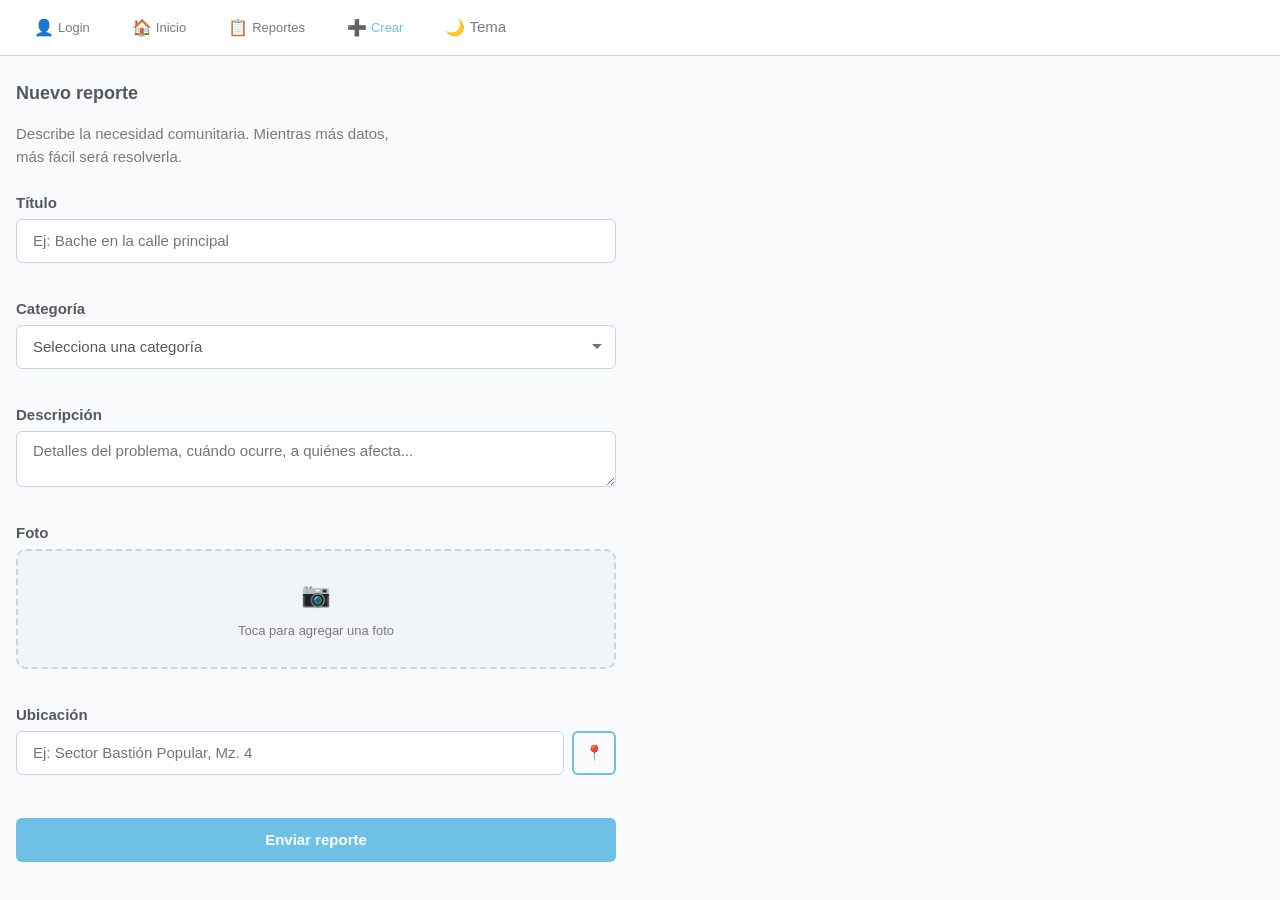
==== crear-reporte.html @ 769385d3 "feat: convertir en PWA instalable y reposicionar el inicio como modelo 311 Agrega manifest.json, ser" ====
<!DOCTYPE html>
<html lang="es">
<head>
    <meta charset="UTF-8">
    <meta name="viewport" content="width=device-width, initial-scale=1.0">
    <title>AyudaYa — Crear reporte</title>
    <link rel="icon" type="image/svg+xml" href="assets/images/favicon.svg">
    <link rel="manifest" href="manifest.json">
    <meta name="theme-color" content="#0284c7">
    <meta name="mobile-web-app-capable" content="yes">
    <meta name="apple-mobile-web-app-title" content="AyudaYa">
    <link rel="apple-touch-icon" href="assets/images/icon-192.png">
    <link rel="stylesheet" href="css/styles.css">
    <script>
        (function () {
            try {
                if (localStorage.getItem('ayudaya_theme') === 'dark') {
                    document.documentElement.setAttribute('data-theme', 'dark');
                }
            } catch (e) {}
        })();
    </script>
</head>
<body>
    <nav class="navbar" aria-label="Navegación principal">
        <a href="login.html" class="navbar__item">
            <span class="navbar__icon" aria-hidden="true">👤</span>
            <span>Login</span>
        </a>
        <a href="index.html" class="navbar__item">
            <span class="navbar__icon" aria-hidden="true">🏠</span>
            <span>Inicio</span>
        </a>
        <a href="reportes.html" class="navbar__item">
            <span class="navbar__icon" aria-hidden="true">📋</span>
            <span>Reportes</span>
        </a>
        <a href="crear-reporte.html" class="navbar__item navbar__item--active" aria-current="page">
            <span class="navbar__icon" aria-hidden="true">➕</span>
            <span>Crear</span>
        </a>
        <button type="button" class="navbar__item navbar__item--button" id="themeToggle" aria-pressed="false">
            <span class="navbar__icon" id="themeToggleIcon" aria-hidden="true">🌙</span>
            <span>Tema</span>
        </button>
    </nav>

    <main class="screen">
        <h1 class="screen__title">Nuevo reporte</h1>
        <p class="screen__subtitle">Describe la necesidad comunitaria. Mientras más datos, más fácil será resolverla.</p>

        <form id="createReportForm" class="form--narrow" novalidate>
            <div class="form__group">
                <label class="form__label" for="report-title">Título</label>
                <input class="form__input" id="report-title" type="text" placeholder="Ej: Bache en la calle principal" required>
                <span class="form__error" id="report-title-error"></span>
            </div>

            <div class="form__group">
                <label class="form__label" for="report-category">Categoría</label>
                <select class="form__input form__select" id="report-category" required>
                    <option value="">Selecciona una categoría</option>
                    <option value="bache">Bache</option>
                    <option value="alumbrado">Alumbrado</option>
                    <option value="inseguridad">Inseguridad</option>
                    <option value="convivencia">Convivencia vecinal</option>
                </select>
                <span class="form__error" id="report-category-error"></span>
            </div>

            <div class="form__group">
                <label class="form__label" for="report-description">Descripción</label>
                <textarea class="form__input form__textarea" id="report-description" placeholder="Detalles del problema, cuándo ocurre, a quiénes afecta..." required></textarea>
                <span class="form__error" id="report-description-error"></span>
            </div>

            <div class="form__group">
                <label class="form__label" for="report-photo">Foto</label>
                <label class="placeholder-visual" for="report-photo" id="reportPhotoLabel" aria-label="Agregar foto del reporte">
                    <span class="placeholder-visual__icon" aria-hidden="true">📷</span>
                    <span>Toca para agregar una foto</span>
                </label>
                <input class="sr-only" id="report-photo" type="file" accept="image/*">
                <span class="form__error" id="report-photo-error"></span>
            </div>

            <div class="form__group">
                <label class="form__label" for="report-location">Ubicación</label>
                <div class="location-row">
                    <input class="form__input" id="report-location" type="text" placeholder="Ej: Sector Bastión Popular, Mz. 4">
                    <button class="btn btn--secondary btn--icon" type="button" id="useLocationBtn" aria-label="Usar mi ubicación actual" title="Usar mi ubicación actual">📍</button>
                </div>
                <span class="location-status" id="report-location-status"></span>
                <span class="form__error" id="report-map-error"></span>
            </div>

            <button class="btn btn--primary btn--block" type="submit">Enviar reporte</button>
        </form>
    </main>
    <script src="js/main.js"></script>
</body>
</html>
---- css/styles.css ----
:root {
    --color-primary: #6EC1E4;
    --color-secondary: #61CE70;
    --color-success: #16a34a;
    --color-error: #dc2626;
    --color-warning: #d97706;
    --color-gray-100: #f1f5f9;
    --color-gray-300: #cbd5e1;
    --color-gray-500: #64748b;
    --color-gray-700: #334155;
    --color-background: #f8fafc;
    --color-surface: #ffffff;
    --color-primary-soft: #e0f2fe;

    --color-text: #54595F;
    --color-text-muted: #7A7A7A;
    --color-text-inverse: #ffffff;

    --font-family: -apple-system, BlinkMacSystemFont, "Segoe UI", Roboto, "Helvetica Neue", Arial, sans-serif;
    --font-size-title: 1.5rem;
    --font-size-subtitle: 1.125rem;
    --font-size-body: 0.9375rem;
    --font-size-caption: 0.8125rem;

    --space-xs: 4px;
    --space-sm: 8px;
    --space-md: 16px;
    --space-lg: 24px;

    --radius-sm: 6px;
    --radius-md: 10px;

    --shadow-sm: 0 1px 3px rgba(0, 0, 0, 0.08);
    --shadow-md: 0 4px 12px rgba(0, 0, 0, 0.1);

    --nav-height: 56px;
    --container-max: 960px;
}

*, *::before, *::after {
    margin: 0;
    padding: 0;
    box-sizing: border-box;
}

html {
    scroll-behavior: smooth;
}

body {
    font-family: var(--font-family);
    font-size: var(--font-size-body);
    line-height: 1.5;
    color: var(--color-text);
    background-color: var(--color-background);
    -webkit-font-smoothing: antialiased;
}

.container {
    width: 100%;
    max-width: var(--container-max);
    margin: 0 auto;
    padding: 0 var(--space-md);
}

/* Navegación inferior móvil-first */
.navbar {
    position: fixed;
    bottom: 0;
    left: 0;
    right: 0;
    height: var(--nav-height);
    background: var(--color-surface);
    border-top: 1px solid var(--color-gray-300);
    display: flex;
    justify-content: space-around;
    align-items: center;
    z-index: 100;
}

.navbar__item {
    display: flex;
    flex-direction: column;
    align-items: center;
    justify-content: center;
    gap: 2px;
    text-decoration: none;
    color: var(--color-text-muted);
    font-size: var(--font-size-caption);
    font-weight: 500;
    padding: var(--space-xs) var(--space-sm);
    min-height: var(--nav-height);
    min-width: 64px;
    transition: color 0.2s;
}

.navbar__item:hover,
.navbar__item:focus-visible {
    color: var(--color-primary);
    outline: none;
}

.navbar__item:focus-visible {
    background: var(--color-gray-100);
    border-radius: var(--radius-sm);
}

.navbar__icon {
    width: 24px;
    height: 24px;
    display: inline-flex;
    align-items: center;
    justify-content: center;
    font-size: 1.25rem;
    line-height: 1;
}

.navbar__item--active {
    color: var(--color-primary);
}

/* Botón */
.btn {
    display: inline-flex;
    align-items: center;
    justify-content: center;
    min-height: 44px;
    padding: 10px var(--space-lg);
    border-radius: var(--radius-sm);
    font-family: var(--font-family);
    font-size: var(--font-size-body);
    font-weight: 600;
    line-height: 1.25;
    text-decoration: none;
    border: none;
    cursor: pointer;
    transition: background-color 0.2s, transform 0.1s;
}

.btn:focus-visible {
    outline: 3px solid var(--color-secondary);
    outline-offset: 2px;
}

.btn:active {
    transform: scale(0.98);
}

.btn--primary {
    background-color: var(--color-primary);
    color: var(--color-text-inverse);
}

.btn--primary:hover {
    background-color: #5bb5db;
}

.btn--secondary {
    background-color: transparent;
    color: var(--color-primary);
    border: 2px solid var(--color-primary);
}

.btn--secondary:hover {
    background-color: var(--color-gray-100);
}

.btn--block {
    width: 100%;
}

.btn--disabled {
    background-color: var(--color-gray-300);
    color: var(--color-gray-500);
    cursor: not-allowed;
    pointer-events: none;
}

/* Input */
.form__group {
    display: grid;
    gap: var(--space-xs);
    margin-bottom: var(--space-md);
}

.form__label {
    font-size: var(--font-size-body);
    font-weight: 600;
    color: var(--color-text);
}

.form__input {
    width: 100%;
    min-height: 44px;
    padding: 10px var(--space-md);
    border: 1px solid var(--color-gray-300);
    border-radius: var(--radius-sm);
    font-family: var(--font-family);
    font-size: var(--font-size-body);
    color: var(--color-text);
    background-color: var(--color-surface);
    transition: border-color 0.2s, box-shadow 0.2s;
}

.form__input:focus-visible {
    outline: none;
    border-color: var(--color-primary);
    box-shadow: 0 0 0 3px rgba(110, 193, 228, 0.25);
}

.form__input--error {
    border-color: var(--color-error);
}

.form__input--error:focus-visible {
    box-shadow: 0 0 0 3px rgba(220, 38, 38, 0.15);
}

.form__error {
    display: block;
    font-size: var(--font-size-caption);
    color: var(--color-error);
    min-height: 1.2em;
}

.form--narrow {
    max-width: 600px;
}

.form__select {
    appearance: none;
    background-image: url("data:image/svg+xml,%3Csvg xmlns='http://www.w3.org/2000/svg' width='12' height='12' viewBox='0 0 12 12'%3E%3Cpath d='M6 8L1 3h10z' fill='%2364748b'/%3E%3C/svg%3E");
    background-repeat: no-repeat;
    background-position: right 12px center;
    padding-right: 36px;
}

/* Card de reporte */
.report-card {
    background-color: var(--color-surface);
    border: 1px solid var(--color-gray-300);
    border-radius: var(--radius-md);
    padding: var(--space-md);
    box-shadow: var(--shadow-sm);
    display: grid;
    gap: var(--space-sm);
    transition: box-shadow 0.2s, transform 0.2s;
}

.report-card:hover {
    box-shadow: var(--shadow-md);
    transform: translateY(-2px);
}

.report-card__header {
    display: flex;
    justify-content: space-between;
    align-items: flex-start;
    gap: var(--space-sm);
}

.report-card__title {
    font-size: var(--font-size-subtitle);
    font-weight: 600;
    color: var(--color-text);
    line-height: 1.3;
}

.report-card__meta {
    display: flex;
    flex-wrap: wrap;
    gap: var(--space-xs);
    align-items: center;
}

.report-card__category,
.report-card__date {
    font-size: var(--font-size-caption);
    color: var(--color-text-muted);
}

.report-card__photo {
    width: 100%;
    max-height: 160px;
    object-fit: cover;
    border-radius: var(--radius-sm);
}

.report-card__location {
    font-size: var(--font-size-caption);
    color: var(--color-text-muted);
    display: flex;
    align-items: center;
    gap: 4px;
}

/* Badge */
.badge {
    display: inline-flex;
    align-items: center;
    justify-content: center;
    min-height: 28px;
    padding: 2px var(--space-sm);
    border-radius: 999px;
    font-size: var(--font-size-caption);
    font-weight: 600;
    line-height: 1.25;
    white-space: nowrap;
}

.badge--status-pending {
    background-color: #fef3c7;
    color: #92400e;
}

.badge--status-inprogress {
    background-color: #dbeafe;
    color: #1e3a8a;
}

.badge--status-resolved {
    background-color: #dcfce7;
    color: #14532d;
}

.badge--category-bache {
    background-color: var(--color-gray-700);
    color: #ffffff;
}

.badge--category-alumbrado {
    background-color: #fde047;
    color: #713f12;
}

.badge--category-inseguridad {
    background-color: #fecaca;
    color: #991b1b;
}

.badge--category-convivencia {
    background-color: #ede9fe;
    color: #5b21b6;
}

/* FAB */
.fab {
    position: fixed;
    bottom: calc(var(--nav-height) + var(--space-md));
    right: var(--space-md);
    width: 56px;
    height: 56px;
    border-radius: 50%;
    background-color: var(--color-primary);
    color: var(--color-text-inverse);
    border: none;
    display: flex;
    align-items: center;
    justify-content: center;
    font-size: 1.5rem;
    font-weight: 700;
    box-shadow: var(--shadow-md);
    cursor: pointer;
    text-decoration: none;
    line-height: 1;
    z-index: 90;
}

.fab:focus-visible {
    outline: 3px solid var(--color-secondary);
    outline-offset: 2px;
}

.fab:active {
    transform: scale(0.95);
}

/* Placeholder visual */
.placeholder-visual {
    display: flex;
    flex-direction: column;
    align-items: center;
    justify-content: center;
    gap: var(--space-sm);
    min-height: 120px;
    border: 2px dashed var(--color-gray-300);
    border-radius: var(--radius-md);
    background-color: var(--color-gray-100);
    color: var(--color-text-muted);
    font-size: var(--font-size-caption);
    text-align: center;
    padding: var(--space-md);
    cursor: pointer;
    transition: border-color 0.2s, background-color 0.2s;
}

.placeholder-visual:hover {
    border-color: var(--color-primary);
    background-color: var(--color-surface);
}

.placeholder-visual:focus-visible {
    outline: none;
    border-color: var(--color-primary);
    box-shadow: 0 0 0 3px rgba(29, 78, 216, 0.15);
}

.placeholder-visual--filled {
    border-style: solid;
    border-color: var(--color-secondary);
    background-color: var(--color-surface);
    padding: var(--space-sm);
}

.placeholder-visual__icon {
    font-size: 1.5rem;
}

.placeholder-visual__preview {
    width: 100%;
    max-height: 160px;
    object-fit: cover;
    border-radius: var(--radius-sm);
}

/* Oculto visualmente, accesible para lectores de pantalla */
.sr-only {
    position: absolute;
    width: 1px;
    height: 1px;
    padding: 0;
    margin: -1px;
    overflow: hidden;
    clip: rect(0, 0, 0, 0);
    white-space: nowrap;
    border: 0;
}

/* Fila de ubicación: input + botón de geolocalización */
.location-row {
    display: flex;
    gap: var(--space-sm);
}

.location-row .form__input {
    flex: 1;
}

.btn--icon {
    flex-shrink: 0;
    width: 44px;
    padding: 0;
}

.location-status {
    display: block;
    font-size: var(--font-size-caption);
    color: var(--color-text-muted);
    margin-top: var(--space-xs);
}

.location-status--ok {
    color: var(--color-success);
}

/* Pantallas generales */
.screen {
    padding: var(--space-lg) var(--space-md);
    padding-bottom: calc(var(--nav-height) + var(--space-lg) + env(safe-area-inset-bottom, 0px));
}

.screen--centered {
    display: flex;
    flex-direction: column;
    align-items: center;
    justify-content: center;
    min-height: 100vh;
    text-align: center;
}

.screen__logo {
    font-size: var(--font-size-title);
    font-weight: 700;
    color: var(--color-primary);
    margin-bottom: var(--space-lg);
    letter-spacing: -0.02em;
}

.screen__title {
    font-size: var(--font-size-subtitle);
    font-weight: 700;
    margin-bottom: var(--space-md);
    color: var(--color-text);
}

.screen__subtitle {
    font-size: var(--font-size-body);
    color: var(--color-text-muted);
    margin-bottom: var(--space-lg);
    max-width: 400px;
}

/* Hero de inicio */
.home-hero {
    background-image:
        radial-gradient(600px circle at 12% 8%, rgba(110, 193, 228, 0.18), transparent 60%),
        radial-gradient(500px circle at 88% 12%, rgba(97, 206, 112, 0.14), transparent 55%);
}

.hero {
    display: grid;
    gap: var(--space-lg);
    text-align: center;
}

.hero__brand {
    display: flex;
    align-items: center;
    justify-content: center;
    gap: var(--space-md);
}

.hero__logo {
    width: 48px;
    height: 48px;
    object-fit: contain;
}

.hero__name {
    font-size: var(--font-size-title);
    font-weight: 700;
    color: var(--color-text);
}

.hero__intro {
    display: grid;
    gap: var(--space-md);
}

.hero__headline {
    font-size: var(--font-size-subtitle);
    font-weight: 700;
    color: var(--color-text);
    line-height: 1.3;
    max-width: 600px;
    margin: 0 auto;
}

.hero__lead {
    font-size: var(--font-size-body);
    color: var(--color-text);
    line-height: 1.6;
    max-width: 560px;
    margin: 0 auto;
    background-color: var(--color-primary-soft);
    padding: var(--space-md);
    border-radius: var(--radius-sm);
}

.hero__eyebrow {
    display: inline-flex;
    align-items: center;
    gap: var(--space-xs);
    margin: 0 auto;
    background-color: var(--color-primary-soft);
    color: var(--color-text);
    font-size: var(--font-size-caption);
    font-weight: 700;
    padding: var(--space-xs) var(--space-md);
    border-radius: 999px;
}

.hero__highlight {
    width: fit-content;
    background-color: rgba(110, 193, 228, 0.35);
    border-radius: var(--radius-md);
    padding: var(--space-sm) var(--space-md);
}

.hero__actions {
    display: grid;
    gap: var(--space-sm);
    max-width: 320px;
    width: 100%;
    margin: 0 auto;
}

.hero__actions .btn {
    width: 100%;
}

.hero__login-link {
    justify-content: center;
}

.hero__disclaimer {
    font-size: var(--font-size-caption);
    color: var(--color-text-muted);
    max-width: 520px;
    margin: 0 auto;
}

.hero__stats {
    display: flex;
    flex-wrap: wrap;
    justify-content: center;
    gap: var(--space-lg);
    padding-top: var(--space-md);
    border-top: 1px solid var(--color-gray-300);
}

.hero__stat {
    display: flex;
    flex-direction: column;
    align-items: center;
    gap: 2px;
}

.hero__stat-number {
    font-size: var(--font-size-title);
    font-weight: 800;
    color: var(--color-text);
}

.hero__stat-label {
    font-size: var(--font-size-caption);
    color: var(--color-text-muted);
}

.section-heading {
    display: grid;
    gap: var(--space-xs);
}

.section-heading__title {
    font-size: var(--font-size-subtitle);
    font-weight: 700;
    color: var(--color-text);
}

.section-heading__text {
    font-size: var(--font-size-body);
    color: var(--color-text-muted);
}

.btn--lg {
    min-height: 52px;
    padding: 0 var(--space-lg);
    font-size: 1rem;
}

/* Grilla de categorías del inicio */
.category-grid {
    display: grid;
    grid-template-columns: repeat(auto-fit, minmax(220px, 1fr));
    gap: var(--space-md);
}

.category-card {
    text-align: center;
    padding: var(--space-lg);
}

.category-card__icon {
    width: 56px;
    height: 56px;
    margin: 0 auto var(--space-sm);
    border-radius: 50%;
    display: flex;
    align-items: center;
    justify-content: center;
    font-size: 1.5rem;
}

.category-card__icon--bache {
    background-color: var(--color-gray-700);
}

.category-card__icon--alumbrado {
    background-color: #fde047;
}

.category-card__icon--inseguridad {
    background-color: #fecaca;
}

.category-card__icon--convivencia {
    background-color: #ede9fe;
}

/* Etiqueta de derivación: a qué organismo iría el reporte (modelo 311) */
.category-card__route {
    display: block;
    margin-top: var(--space-sm);
    padding-top: var(--space-sm);
    border-top: 1px solid var(--color-gray-300);
    font-size: var(--font-size-caption);
    color: var(--color-text-muted);
}

.category-card__route strong {
    color: var(--color-text);
    font-weight: 600;
}

/* Aviso de sin conexión */
.offline-banner {
    position: fixed;
    left: 0;
    right: 0;
    bottom: calc(var(--nav-height) + env(safe-area-inset-bottom, 0px));
    z-index: 90;
    display: none;
    padding: var(--space-sm) var(--space-md);
    background-color: #fef3c7;
    color: #92400e;
    font-size: var(--font-size-caption);
    font-weight: 600;
    text-align: center;
}

.offline-banner--visible {
    display: block;
}

.category-card__title {
    font-weight: 700;
    color: var(--color-text);
    margin-bottom: var(--space-xs);
}

.category-card__text {
    font-size: var(--font-size-body);
    color: var(--color-text-muted);
}

/* Tarjeta de autenticación (login / registro) */
.auth-card {
    width: 100%;
    max-width: 360px;
}

.auth-card--wide {
    max-width: 420px;
    margin: 0 auto;
}

.auth-card__brand {
    display: flex;
    align-items: center;
    gap: var(--space-md);
    margin-bottom: var(--space-lg);
}

.auth-card__logo {
    width: 56px;
    height: 56px;
    object-fit: contain;
}

.auth-card__logo--sm {
    width: 48px;
    height: 48px;
}

.auth-card__badge {
    margin-bottom: 0;
    background-color: var(--color-primary);
    color: var(--color-text-inverse);
    padding: var(--space-xs) var(--space-md);
    border-radius: var(--radius-sm);
}

.auth-card__title {
    font-size: var(--font-size-title);
    font-weight: 700;
    color: var(--color-text);
}

.auth-card__lead {
    font-size: var(--font-size-body);
    color: var(--color-text-muted);
    line-height: 1.6;
    margin-bottom: var(--space-lg);
}

/* Lista */
.list {
    display: grid;
    gap: var(--space-md);
}

/* Enlace secundario */
.link {
    color: var(--color-primary);
    text-decoration: none;
    font-weight: 600;
    font-size: var(--font-size-body);
    background: none;
    border: none;
    cursor: pointer;
    padding: var(--space-xs);
    min-height: 44px;
    display: inline-flex;
    align-items: center;
}

.link:hover {
    text-decoration: underline;
}

.link:focus-visible {
    outline: 3px solid var(--color-secondary);
    outline-offset: 2px;
    border-radius: var(--radius-sm);
}

/* Espaciado util */
.mt-sm { margin-top: var(--space-sm); }
.mt-md { margin-top: var(--space-md); }
.mb-sm { margin-bottom: var(--space-sm); }
.mb-md { margin-bottom: var(--space-md); }
.text-center { text-align: center; }

/* Style guide específico */
.styleguide {
    padding: var(--space-lg) var(--space-md);
    padding-bottom: calc(var(--space-lg) * 2);
}

.styleguide__section {
    margin-bottom: var(--space-lg);
}

.styleguide__section-title {
    font-size: var(--font-size-subtitle);
    font-weight: 700;
    margin-bottom: var(--space-md);
    color: var(--color-text);
}

.styleguide__token-row {
    display: flex;
    flex-wrap: wrap;
    gap: var(--space-sm);
    align-items: center;
}

.styleguide__swatch {
    width: 48px;
    height: 48px;
    border-radius: var(--radius-sm);
    border: 1px solid var(--color-gray-300);
    display: inline-block;
}

.styleguide__token-name {
    font-family: monospace;
    font-size: var(--font-size-caption);
    color: var(--color-text-muted);
}

.styleguide__component-grid {
    display: grid;
    gap: var(--space-md);
}

/* Responsive */
@media (min-width: 768px) {
    .navbar {
        position: sticky;
        top: 0;
        bottom: auto;
        border-top: none;
        border-bottom: 1px solid var(--color-gray-300);
        justify-content: flex-start;
        padding: 0 var(--space-md);
        gap: var(--space-sm);
    }

    .navbar__item {
        flex-direction: row;
        min-width: auto;
        padding: var(--space-sm) var(--space-md);
        border-radius: var(--radius-sm);
    }

    .navbar__icon {
        font-size: 1rem;
    }

    .screen {
        padding-bottom: var(--space-lg);
    }

    /* En escritorio la navbar está arriba, así que el aviso va pegado al borde inferior */
    .offline-banner {
        bottom: 0;
    }

    .screen--centered {
        min-height: auto;
        padding-top: 10vh;
        padding-bottom: 10vh;
    }

    .report-card {
        padding: var(--space-lg);
    }

    .styleguide__component-grid {
        grid-template-columns: repeat(2, 1fr);
    }
}

/* Imprimir */
@media print {
    .navbar, .fab, .btn, .form__input, .placeholder-visual {
        display: none;
    }
}

/* Ocultar icono de candado/autocompletar del navegador en campos de contraseña */
input[type="password"]::-webkit-credentials-auto-fill-button,
input[type="password"]::-webkit-clear-button,
input[type="password"]::-webkit-inner-spin-button {
    display: none !important;
    -webkit-appearance: none;
    appearance: none;
    margin: 0;
    height: 0;
    width: 0;
}

/* Modo oscuro */
[data-theme="dark"] {
    --color-background: #0f172a;
    --color-surface: #1e293b;
    --color-text: #e2e8f0;
    --color-text-muted: #94a3b8;
    --color-gray-100: #1e293b;
    --color-gray-300: #334155;
    --color-primary-soft: #16324a;
    --shadow-sm: 0 1px 3px rgba(0, 0, 0, 0.4);
    --shadow-md: 0 4px 12px rgba(0, 0, 0, 0.5);
}

body {
    transition: background-color 0.25s ease, color 0.25s ease;
}

.navbar__item--button {
    background: none;
    border: none;
    font: inherit;
    font-weight: 500;
    cursor: pointer;
}

/* Animaciones de entrada */
@keyframes fadeInUp {
    from {
        opacity: 0;
        transform: translateY(10px);
    }
    to {
        opacity: 1;
        transform: none;
    }
}

.report-card,
.category-card {
    animation: fadeInUp 0.35s ease both;
}

.list .report-card:nth-child(1) { animation-delay: 0.03s; }
.list .report-card:nth-child(2) { animation-delay: 0.08s; }
.list .report-card:nth-child(3) { animation-delay: 0.13s; }
.list .report-card:nth-child(4) { animation-delay: 0.18s; }
.list .report-card:nth-child(n+5) { animation-delay: 0.22s; }

.category-grid .category-card:nth-child(1) { animation-delay: 0.03s; }
.category-grid .category-card:nth-child(2) { animation-delay: 0.09s; }
.category-grid .category-card:nth-child(3) { animation-delay: 0.15s; }

.report-card--highlight {
    border-color: var(--color-secondary);
    box-shadow: 0 0 0 3px rgba(97, 206, 112, 0.25);
}

@media (prefers-reduced-motion: reduce) {
    *, *::before, *::after {
        animation-duration: 0.001ms !important;
        animation-iteration-count: 1 !important;
        transition-duration: 0.001ms !important;
        scroll-behavior: auto !important;
    }
}
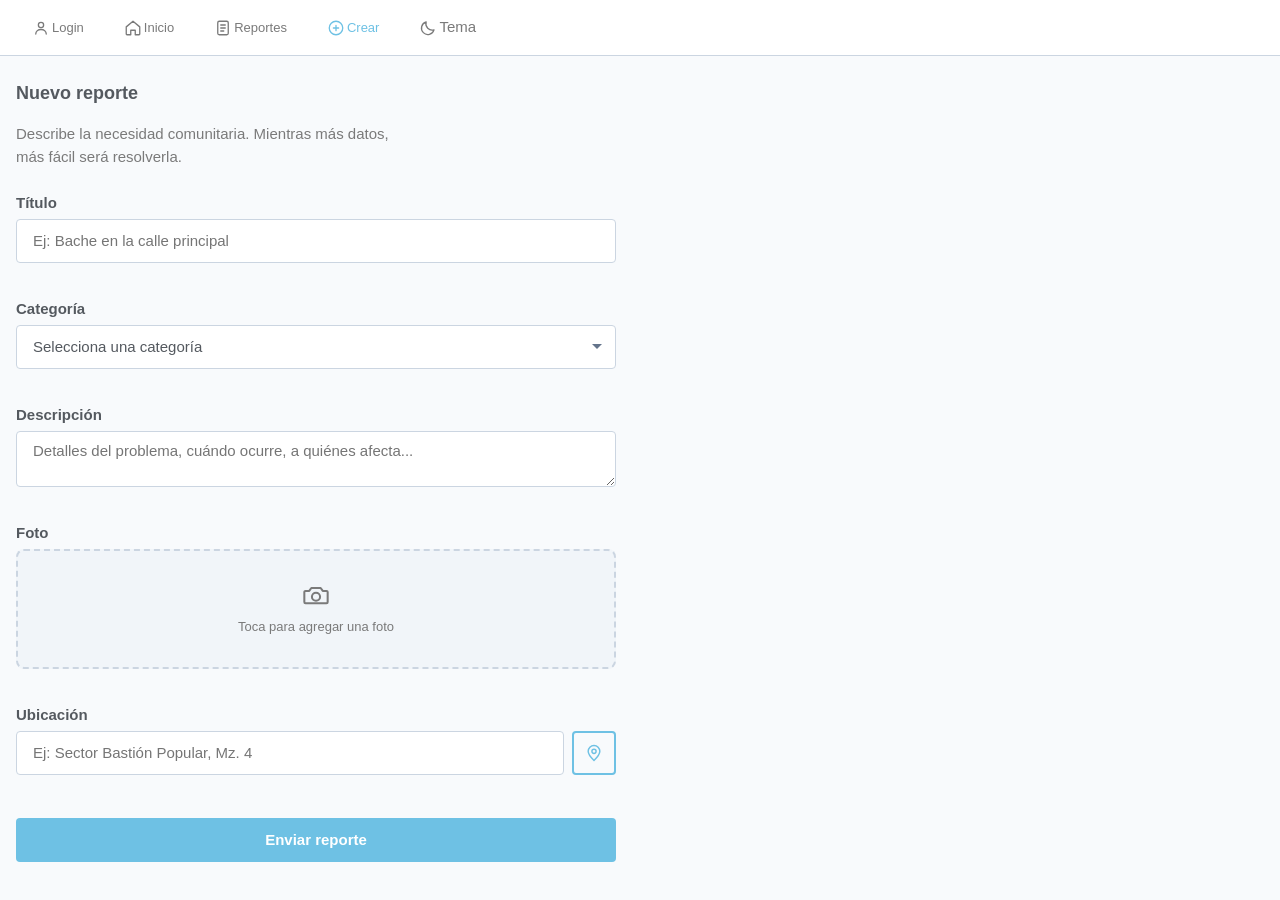
==== commit 248c2dab: "style: reemplazar emoji por iconos SVG propios y sobriedad visual Los emoji usados como iconografía " ====
--- a/crear-reporte.html
+++ b/crear-reporte.html
@@ -24,23 +24,23 @@
 <body>
     <nav class="navbar" aria-label="Navegación principal">
         <a href="login.html" class="navbar__item">
-            <span class="navbar__icon" aria-hidden="true">👤</span>
+            <svg class="navbar__icon" viewBox="0 0 24 24" fill="none" stroke="currentColor" stroke-width="1.75" stroke-linecap="round" stroke-linejoin="round" aria-hidden="true"><circle cx="12" cy="8" r="3.5"/><path d="M5 20c0-3.6 3.1-6 7-6s7 2.4 7 6"/></svg>
             <span>Login</span>
         </a>
         <a href="index.html" class="navbar__item">
-            <span class="navbar__icon" aria-hidden="true">🏠</span>
+            <svg class="navbar__icon" viewBox="0 0 24 24" fill="none" stroke="currentColor" stroke-width="1.75" stroke-linecap="round" stroke-linejoin="round" aria-hidden="true"><path d="M3 10.5 12 3l9 7.5V20a1 1 0 0 1-1 1h-5v-6H9v6H4a1 1 0 0 1-1-1z"/></svg>
             <span>Inicio</span>
         </a>
         <a href="reportes.html" class="navbar__item">
-            <span class="navbar__icon" aria-hidden="true">📋</span>
+            <svg class="navbar__icon" viewBox="0 0 24 24" fill="none" stroke="currentColor" stroke-width="1.75" stroke-linecap="round" stroke-linejoin="round" aria-hidden="true"><rect x="5" y="3" width="14" height="18" rx="2"/><path d="M9 8h6M9 12h6M9 16h4"/></svg>
             <span>Reportes</span>
         </a>
         <a href="crear-reporte.html" class="navbar__item navbar__item--active" aria-current="page">
-            <span class="navbar__icon" aria-hidden="true">➕</span>
+            <svg class="navbar__icon" viewBox="0 0 24 24" fill="none" stroke="currentColor" stroke-width="1.75" stroke-linecap="round" stroke-linejoin="round" aria-hidden="true"><circle cx="12" cy="12" r="9"/><path d="M12 8.5v7M8.5 12h7"/></svg>
             <span>Crear</span>
         </a>
         <button type="button" class="navbar__item navbar__item--button" id="themeToggle" aria-pressed="false">
-            <span class="navbar__icon" id="themeToggleIcon" aria-hidden="true">🌙</span>
+            <svg class="navbar__icon" id="themeToggleIcon" viewBox="0 0 24 24" fill="none" stroke="currentColor" stroke-width="1.75" stroke-linecap="round" stroke-linejoin="round" aria-hidden="true"><path d="M20 14.5A8.5 8.5 0 0 1 9.5 4a8.5 8.5 0 1 0 10.5 10.5z"/></svg>
             <span>Tema</span>
         </button>
     </nav>
@@ -77,7 +77,7 @@
             <div class="form__group">
                 <label class="form__label" for="report-photo">Foto</label>
                 <label class="placeholder-visual" for="report-photo" id="reportPhotoLabel" aria-label="Agregar foto del reporte">
-                    <span class="placeholder-visual__icon" aria-hidden="true">📷</span>
+                    <svg class="placeholder-visual__icon" viewBox="0 0 24 24" fill="none" stroke="currentColor" stroke-width="1.75" stroke-linecap="round" stroke-linejoin="round" aria-hidden="true"><path d="M3 8.5h3.2L8 6h8l1.8 2.5H21a1 1 0 0 1 1 1v8.5a1 1 0 0 1-1 1H3a1 1 0 0 1-1-1V9.5a1 1 0 0 1 1-1z"/><circle cx="12" cy="13.5" r="3.5"/></svg>
                     <span>Toca para agregar una foto</span>
                 </label>
                 <input class="sr-only" id="report-photo" type="file" accept="image/*">
@@ -88,7 +88,9 @@
                 <label class="form__label" for="report-location">Ubicación</label>
                 <div class="location-row">
                     <input class="form__input" id="report-location" type="text" placeholder="Ej: Sector Bastión Popular, Mz. 4">
-                    <button class="btn btn--secondary btn--icon" type="button" id="useLocationBtn" aria-label="Usar mi ubicación actual" title="Usar mi ubicación actual">📍</button>
+                    <button class="btn btn--secondary btn--icon" type="button" id="useLocationBtn" aria-label="Usar mi ubicación actual" title="Usar mi ubicación actual">
+                        <svg class="icon" viewBox="0 0 24 24" fill="none" stroke="currentColor" stroke-width="1.75" stroke-linecap="round" stroke-linejoin="round" aria-hidden="true"><path d="M12 21s7-6.6 7-11a7 7 0 1 0-14 0c0 4.4 7 11 7 11z"/><circle cx="12" cy="10" r="2.5"/></svg>
+                    </button>
                 </div>
                 <span class="location-status" id="report-location-status"></span>
                 <span class="form__error" id="report-map-error"></span>
--- a/css/styles.css
+++ b/css/styles.css
@@ -27,11 +27,11 @@
     --space-md: 16px;
     --space-lg: 24px;
 
-    --radius-sm: 6px;
-    --radius-md: 10px;
-
-    --shadow-sm: 0 1px 3px rgba(0, 0, 0, 0.08);
-    --shadow-md: 0 4px 12px rgba(0, 0, 0, 0.1);
+    --radius-sm: 4px;
+    --radius-md: 8px;
+
+    --shadow-sm: 0 1px 2px rgba(15, 23, 42, 0.06);
+    --shadow-md: 0 2px 8px rgba(15, 23, 42, 0.08);
 
     --nav-height: 56px;
     --container-max: 960px;
@@ -105,13 +105,18 @@
     border-radius: var(--radius-sm);
 }
 
+/* Iconos SVG de trazo: heredan el color del texto con currentColor,
+   así se adaptan solos al modo oscuro y al estado activo de la navbar. */
+.icon {
+    width: 20px;
+    height: 20px;
+    flex-shrink: 0;
+}
+
 .navbar__icon {
-    width: 24px;
-    height: 24px;
-    display: inline-flex;
-    align-items: center;
-    justify-content: center;
-    font-size: 1.25rem;
+    width: 22px;
+    height: 22px;
+    flex-shrink: 0;
     line-height: 1;
 }
 
@@ -413,7 +418,8 @@
 }
 
 .placeholder-visual__icon {
-    font-size: 1.5rem;
+    width: 28px;
+    height: 28px;
 }
 
 .placeholder-visual__preview {
@@ -538,11 +544,12 @@
 }
 
 .hero__headline {
-    font-size: var(--font-size-subtitle);
-    font-weight: 700;
-    color: var(--color-text);
-    line-height: 1.3;
-    max-width: 600px;
+    font-size: 1.75rem;
+    font-weight: 800;
+    color: var(--color-text);
+    line-height: 1.2;
+    letter-spacing: -0.02em;
+    max-width: 640px;
     margin: 0 auto;
 }
 
@@ -557,6 +564,11 @@
     border-radius: var(--radius-sm);
 }
 
+.hero__eyebrow .icon {
+    width: 16px;
+    height: 16px;
+}
+
 .hero__eyebrow {
     display: inline-flex;
     align-items: center;
@@ -570,11 +582,13 @@
     border-radius: 999px;
 }
 
+/* Resaltado de una frase suelta dentro de un texto (no del titular completo) */
 .hero__highlight {
-    width: fit-content;
     background-color: rgba(110, 193, 228, 0.35);
-    border-radius: var(--radius-md);
-    padding: var(--space-sm) var(--space-md);
+    border-radius: var(--radius-sm);
+    padding: 0 6px;
+    box-decoration-break: clone;
+    -webkit-box-decoration-break: clone;
 }
 
 .hero__actions {
@@ -659,6 +673,27 @@
 .category-card {
     text-align: center;
     padding: var(--space-lg);
+    text-decoration: none;
+    color: inherit;
+}
+
+.category-card:focus-visible {
+    outline: 3px solid var(--color-secondary);
+    outline-offset: 2px;
+}
+
+/* Llamada a la acción de cada tarjeta: aparece al pasar el mouse o al enfocar */
+.category-card__cta {
+    font-size: var(--font-size-caption);
+    font-weight: 700;
+    color: var(--color-text);
+    opacity: 0.55;
+    transition: opacity 0.2s;
+}
+
+.category-card:hover .category-card__cta,
+.category-card:focus-visible .category-card__cta {
+    opacity: 1;
 }
 
 .category-card__icon {
@@ -672,20 +707,16 @@
     font-size: 1.5rem;
 }
 
-.category-card__icon--bache {
-    background-color: var(--color-gray-700);
-}
-
-.category-card__icon--alumbrado {
-    background-color: #fde047;
-}
-
-.category-card__icon--inseguridad {
-    background-color: #fecaca;
-}
-
-.category-card__icon--convivencia {
-    background-color: #ede9fe;
+/* Una sola burbuja celeste para las cuatro categorías: el color queda
+   reservado para los badges de estado, no para decorar. */
+.category-card__icon {
+    background-color: rgba(110, 193, 228, 0.16);
+    color: var(--color-text);
+}
+
+.category-card__icon .icon {
+    width: 26px;
+    height: 26px;
 }
 
 /* Etiqueta de derivación: a qué organismo iría el reporte (modelo 311) */
@@ -886,7 +917,8 @@
     }
 
     .navbar__icon {
-        font-size: 1rem;
+        width: 18px;
+        height: 18px;
     }
 
     .screen {
@@ -906,6 +938,10 @@
 
     .report-card {
         padding: var(--space-lg);
+    }
+
+    .hero__headline {
+        font-size: 2.25rem;
     }
 
     .styleguide__component-grid {
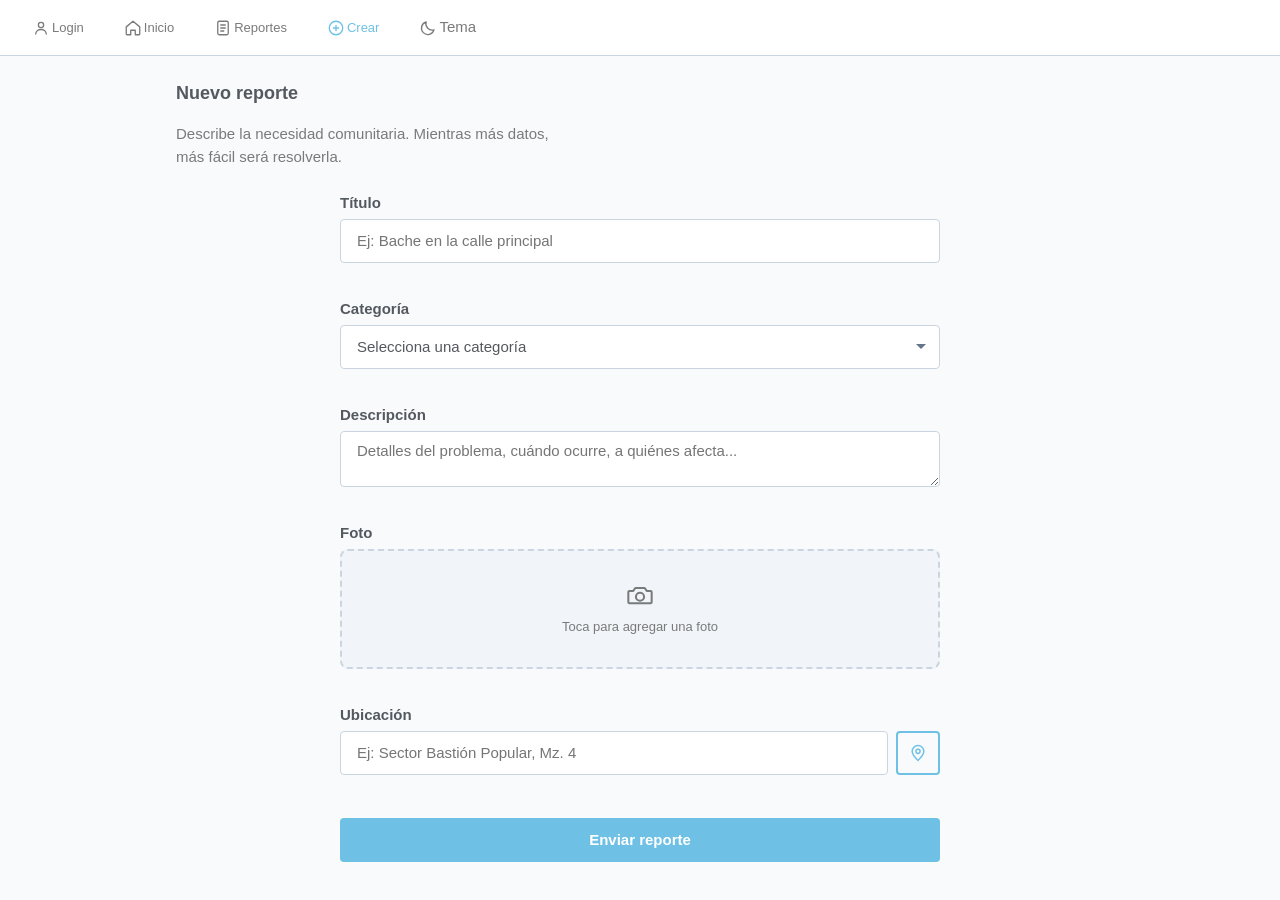
==== commit e126eb2a: "feat: mini mapa de la ubicacion y centrado del contenido en escritorio Al obtener la ubicacion por G" ====
--- a/crear-reporte.html
+++ b/crear-reporte.html
@@ -45,7 +45,7 @@
         </button>
     </nav>
 
-    <main class="screen">
+    <main class="screen screen--narrow">
         <h1 class="screen__title">Nuevo reporte</h1>
         <p class="screen__subtitle">Describe la necesidad comunitaria. Mientras más datos, más fácil será resolverla.</p>
 
@@ -93,6 +93,7 @@
                     </button>
                 </div>
                 <span class="location-status" id="report-location-status"></span>
+                <iframe class="location-map" id="reportMap" title="Mapa de la ubicación seleccionada" loading="lazy"></iframe>
                 <span class="form__error" id="report-map-error"></span>
             </div>
 
--- a/css/styles.css
+++ b/css/styles.css
@@ -10,7 +10,6 @@
     --color-gray-700: #334155;
     --color-background: #f8fafc;
     --color-surface: #ffffff;
-    --color-primary-soft: #e0f2fe;
 
     --color-text: #54595F;
     --color-text-muted: #7A7A7A;
@@ -230,6 +229,7 @@
 
 .form--narrow {
     max-width: 600px;
+    margin: 0 auto;
 }
 
 .form__select {
@@ -469,10 +469,33 @@
     color: var(--color-success);
 }
 
+/* Mini mapa: oculto hasta que haya una ubicación que mostrar.
+   Necesita conexión, porque las imágenes del mapa se descargan. */
+.location-map {
+    display: none;
+    width: 100%;
+    height: 180px;
+    margin-top: var(--space-sm);
+    border: 1px solid var(--color-gray-300);
+    border-radius: var(--radius-md);
+}
+
+.location-map--visible {
+    display: block;
+}
+
 /* Pantallas generales */
 .screen {
     padding: var(--space-lg) var(--space-md);
     padding-bottom: calc(var(--nav-height) + var(--space-lg) + env(safe-area-inset-bottom, 0px));
+}
+
+/* Centra la columna de contenido en pantallas anchas.
+   El ancho máximo va en el propio .screen para no duplicar el padding. */
+.screen--narrow {
+    max-width: var(--container-max);
+    margin-left: auto;
+    margin-right: auto;
 }
 
 .screen--centered {
@@ -538,11 +561,6 @@
     color: var(--color-text);
 }
 
-.hero__intro {
-    display: grid;
-    gap: var(--space-md);
-}
-
 .hero__headline {
     font-size: 1.75rem;
     font-weight: 800;
@@ -551,35 +569,6 @@
     letter-spacing: -0.02em;
     max-width: 640px;
     margin: 0 auto;
-}
-
-.hero__lead {
-    font-size: var(--font-size-body);
-    color: var(--color-text);
-    line-height: 1.6;
-    max-width: 560px;
-    margin: 0 auto;
-    background-color: var(--color-primary-soft);
-    padding: var(--space-md);
-    border-radius: var(--radius-sm);
-}
-
-.hero__eyebrow .icon {
-    width: 16px;
-    height: 16px;
-}
-
-.hero__eyebrow {
-    display: inline-flex;
-    align-items: center;
-    gap: var(--space-xs);
-    margin: 0 auto;
-    background-color: var(--color-primary-soft);
-    color: var(--color-text);
-    font-size: var(--font-size-caption);
-    font-weight: 700;
-    padding: var(--space-xs) var(--space-md);
-    border-radius: 999px;
 }
 
 /* Resaltado de una frase suelta dentro de un texto (no del titular completo) */
@@ -652,11 +641,6 @@
     color: var(--color-text);
 }
 
-.section-heading__text {
-    font-size: var(--font-size-body);
-    color: var(--color-text-muted);
-}
-
 .btn--lg {
     min-height: 52px;
     padding: 0 var(--space-lg);
@@ -666,7 +650,7 @@
 /* Grilla de categorías del inicio */
 .category-grid {
     display: grid;
-    grid-template-columns: repeat(auto-fit, minmax(220px, 1fr));
+    grid-template-columns: 1fr;
     gap: var(--space-md);
 }
 
@@ -712,6 +696,68 @@
 .category-card__icon {
     background-color: rgba(110, 193, 228, 0.16);
     color: var(--color-text);
+}
+
+/* Tarjeta con foto de fondo.
+   El degradado oscuro encima (scrim) no es decorativo: garantiza que el
+   texto blanco mantenga el contraste mínimo sea cual sea la foto. */
+.category-card--photo {
+    position: relative;
+    overflow: hidden;
+    background-color: var(--color-gray-700);
+    background-size: cover;
+    background-position: center;
+    border-color: transparent;
+}
+
+.category-card--photo::before {
+    content: "";
+    position: absolute;
+    inset: 0;
+    background: linear-gradient(180deg, rgba(15, 23, 42, 0.75) 0%, rgba(15, 23, 42, 0.92) 100%);
+}
+
+.category-card--photo > * {
+    position: relative;
+    z-index: 1;
+}
+
+.category-card--photo .category-card__text,
+.category-card--photo .category-card__route,
+.category-card--photo .category-card__route strong,
+.category-card--photo .category-card__cta {
+    color: #ffffff;
+}
+
+/* Rojo claro: un rojo saturado sobre el fondo oscuro de la foto no
+   alcanzaría el contraste mínimo de 4.5:1. Este llega a ~7:1. */
+.category-card--photo .category-card__title {
+    color: #fca5a5;
+}
+
+.category-card--photo .category-card__route {
+    border-top-color: rgba(255, 255, 255, 0.25);
+}
+
+.category-card--photo .category-card__icon {
+    background-color: rgba(255, 255, 255, 0.2);
+    color: #ffffff;
+}
+
+.category-card--bache {
+    background-image: url("../assets/images/cat-bache.jpg");
+}
+
+.category-card--alumbrado {
+    background-image: url("../assets/images/cat-alumbrado.jpg");
+}
+
+.category-card--inseguridad {
+    background-image: url("../assets/images/cat-inseguridad.jpg");
+}
+
+.category-card--convivencia {
+    background-image: url("../assets/images/cat-convivencia.webp");
 }
 
 .category-card__icon .icon {
@@ -944,6 +990,11 @@
         font-size: 2.25rem;
     }
 
+    /* En escritorio, 2 columnas: tarjetas anchas con lugar para una imagen */
+    .category-grid {
+        grid-template-columns: repeat(2, 1fr);
+    }
+
     .styleguide__component-grid {
         grid-template-columns: repeat(2, 1fr);
     }
@@ -976,7 +1027,6 @@
     --color-text-muted: #94a3b8;
     --color-gray-100: #1e293b;
     --color-gray-300: #334155;
-    --color-primary-soft: #16324a;
     --shadow-sm: 0 1px 3px rgba(0, 0, 0, 0.4);
     --shadow-md: 0 4px 12px rgba(0, 0, 0, 0.5);
 }
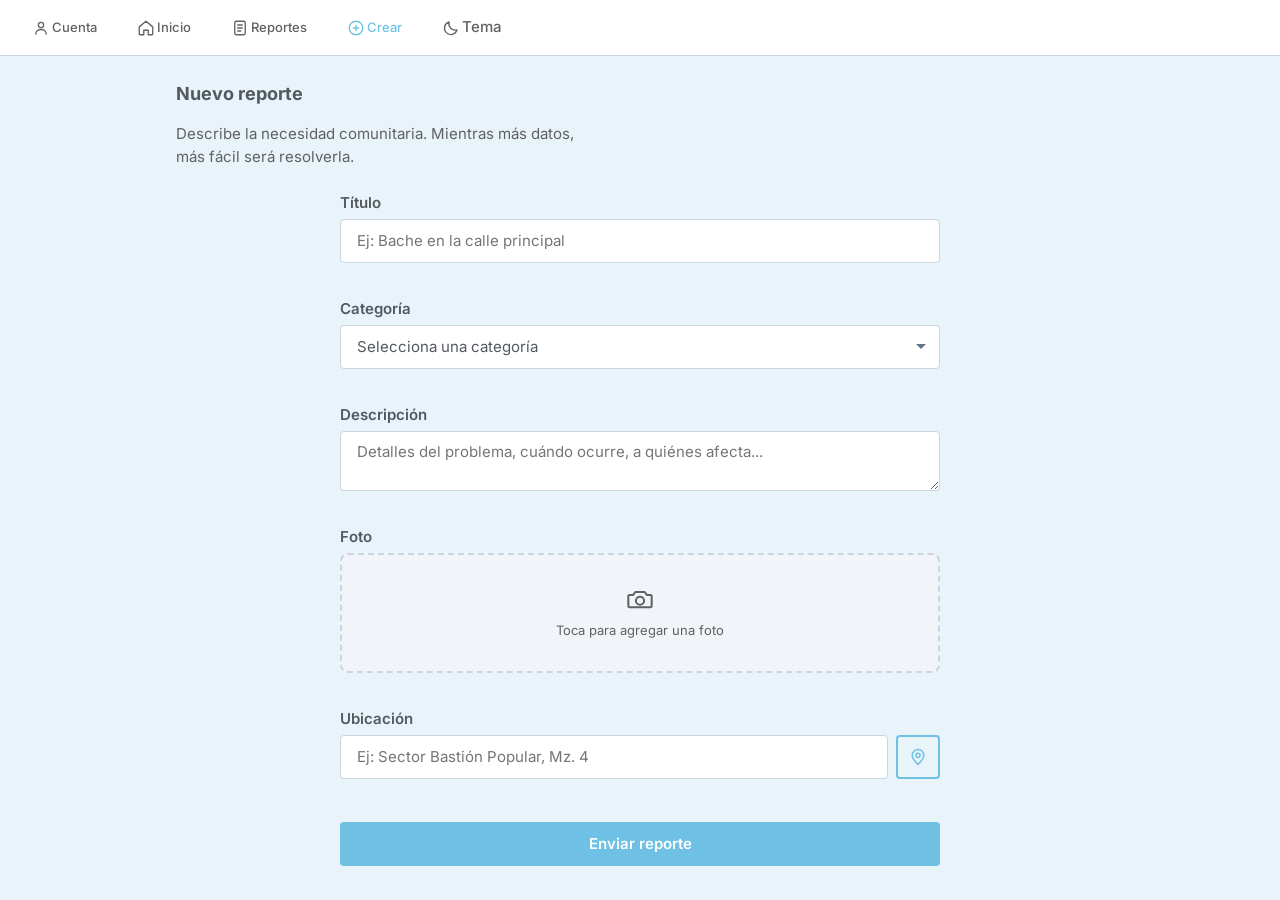
==== commit 7da383d3: "style: cambiar la etiqueta Login por Cuenta en la navbar Co-Authored-By: Claude Sonnet 5 <noreply@an" ====
--- a/crear-reporte.html
+++ b/crear-reporte.html
@@ -25,7 +25,7 @@
     <nav class="navbar" aria-label="Navegación principal">
         <a href="login.html" class="navbar__item">
             <svg class="navbar__icon" viewBox="0 0 24 24" fill="none" stroke="currentColor" stroke-width="1.75" stroke-linecap="round" stroke-linejoin="round" aria-hidden="true"><circle cx="12" cy="8" r="3.5"/><path d="M5 20c0-3.6 3.1-6 7-6s7 2.4 7 6"/></svg>
-            <span>Login</span>
+            <span>Cuenta</span>
         </a>
         <a href="index.html" class="navbar__item">
             <svg class="navbar__icon" viewBox="0 0 24 24" fill="none" stroke="currentColor" stroke-width="1.75" stroke-linecap="round" stroke-linejoin="round" aria-hidden="true"><path d="M3 10.5 12 3l9 7.5V20a1 1 0 0 1-1 1h-5v-6H9v6H4a1 1 0 0 1-1-1z"/></svg>
--- a/css/styles.css
+++ b/css/styles.css
@@ -1,3 +1,15 @@
+/* Inter, servida desde la propia carpeta del proyecto: sin CDN, sin pedirle
+   nada a servidores ajenos. Es una fuente variable, así que un solo archivo
+   de 47 KB cubre todos los pesos de 100 a 900.
+   Licencia SIL Open Font 1.1 — ver assets/fonts/LICENSE-inter.txt */
+@font-face {
+    font-family: "Inter";
+    font-style: normal;
+    font-weight: 100 900;
+    font-display: swap;
+    src: url("../assets/fonts/inter-variable.woff2") format("woff2");
+}
+
 :root {
     --color-primary: #6EC1E4;
     --color-secondary: #61CE70;
@@ -8,14 +20,20 @@
     --color-gray-300: #cbd5e1;
     --color-gray-500: #64748b;
     --color-gray-700: #334155;
-    --color-background: #f8fafc;
+    /* Fondo con un tinte celeste suave: el blanco puro cansa la vista y
+       además hace que las tarjetas blancas se pierdan contra la página. */
+    --color-background: #e8f3fa;
     --color-surface: #ffffff;
 
     --color-text: #54595F;
-    --color-text-muted: #7A7A7A;
+    --color-text-muted: #616161;
     --color-text-inverse: #ffffff;
 
-    --font-family: -apple-system, BlinkMacSystemFont, "Segoe UI", Roboto, "Helvetica Neue", Arial, sans-serif;
+    /* Rojo de los títulos de categoría: un tono por tema, porque el mismo
+       rojo no alcanza 4.5:1 sobre fondo claro y sobre fondo oscuro a la vez. */
+    --color-category-title: #dc2626;
+
+    --font-family: "Inter", -apple-system, BlinkMacSystemFont, "Segoe UI", Roboto, "Helvetica Neue", Arial, sans-serif;
     --font-size-title: 1.5rem;
     --font-size-subtitle: 1.125rem;
     --font-size-body: 0.9375rem;
@@ -698,9 +716,9 @@
     color: var(--color-text);
 }
 
-/* Tarjeta con foto de fondo.
-   El degradado oscuro encima (scrim) no es decorativo: garantiza que el
-   texto blanco mantenga el contraste mínimo sea cual sea la foto. */
+/* Foto ocupando toda la tarjeta. La capa oscura encima es suave para que
+   la imagen se aprecie; el text-shadow compensa la legibilidad en las
+   zonas claras de la foto. */
 .category-card--photo {
     position: relative;
     overflow: hidden;
@@ -714,7 +732,7 @@
     content: "";
     position: absolute;
     inset: 0;
-    background: linear-gradient(180deg, rgba(15, 23, 42, 0.75) 0%, rgba(15, 23, 42, 0.92) 100%);
+    background: linear-gradient(180deg, rgba(15, 23, 42, 0.3) 0%, rgba(15, 23, 42, 0.72) 100%);
 }
 
 .category-card--photo > * {
@@ -727,20 +745,20 @@
 .category-card--photo .category-card__route strong,
 .category-card--photo .category-card__cta {
     color: #ffffff;
-}
-
-/* Rojo claro: un rojo saturado sobre el fondo oscuro de la foto no
-   alcanzaría el contraste mínimo de 4.5:1. Este llega a ~7:1. */
+    text-shadow: 0 1px 3px rgba(15, 23, 42, 0.9);
+}
+
 .category-card--photo .category-card__title {
     color: #fca5a5;
+    text-shadow: 0 1px 3px rgba(15, 23, 42, 0.9);
 }
 
 .category-card--photo .category-card__route {
-    border-top-color: rgba(255, 255, 255, 0.25);
+    border-top-color: rgba(255, 255, 255, 0.3);
 }
 
 .category-card--photo .category-card__icon {
-    background-color: rgba(255, 255, 255, 0.2);
+    background-color: rgba(255, 255, 255, 0.25);
     color: #ffffff;
 }
 
@@ -787,22 +805,25 @@
     right: 0;
     bottom: calc(var(--nav-height) + env(safe-area-inset-bottom, 0px));
     z-index: 90;
-    display: none;
     padding: var(--space-sm) var(--space-md);
     background-color: #fef3c7;
     color: #92400e;
     font-size: var(--font-size-caption);
     font-weight: 600;
     text-align: center;
+    opacity: 0;
+    visibility: hidden;
+    transition: opacity 0.3s, visibility 0.3s;
 }
 
 .offline-banner--visible {
-    display: block;
+    opacity: 1;
+    visibility: visible;
 }
 
 .category-card__title {
     font-weight: 700;
-    color: var(--color-text);
+    color: var(--color-category-title);
     margin-bottom: var(--space-xs);
 }
 
@@ -991,8 +1012,21 @@
     }
 
     /* En escritorio, 2 columnas: tarjetas anchas con lugar para una imagen */
+    /* Grilla bento: en vez de cuatro cajas iguales, una destacada grande,
+       dos medianas y una ancha abajo. Se ordena por nth-child para no
+       ensuciar el HTML con clases de maquetación. */
     .category-grid {
-        grid-template-columns: repeat(2, 1fr);
+        grid-template-columns: repeat(3, 1fr);
+    }
+
+    .category-grid > :nth-child(1) {
+        grid-column: span 2;
+        grid-row: span 2;
+        align-content: space-between;
+    }
+
+    .category-grid > :nth-child(4) {
+        grid-column: span 3;
     }
 
     .styleguide__component-grid {
@@ -1027,6 +1061,7 @@
     --color-text-muted: #94a3b8;
     --color-gray-100: #1e293b;
     --color-gray-300: #334155;
+    --color-category-title: #fca5a5;
     --shadow-sm: 0 1px 3px rgba(0, 0, 0, 0.4);
     --shadow-md: 0 4px 12px rgba(0, 0, 0, 0.5);
 }
@@ -1043,32 +1078,29 @@
     cursor: pointer;
 }
 
-/* Animaciones de entrada */
-@keyframes fadeInUp {
-    from {
-        opacity: 0;
-        transform: translateY(10px);
-    }
-    to {
-        opacity: 1;
-        transform: none;
-    }
-}
-
-.report-card,
-.category-card {
-    animation: fadeInUp 0.35s ease both;
-}
-
-.list .report-card:nth-child(1) { animation-delay: 0.03s; }
-.list .report-card:nth-child(2) { animation-delay: 0.08s; }
-.list .report-card:nth-child(3) { animation-delay: 0.13s; }
-.list .report-card:nth-child(4) { animation-delay: 0.18s; }
-.list .report-card:nth-child(n+5) { animation-delay: 0.22s; }
-
-.category-grid .category-card:nth-child(1) { animation-delay: 0.03s; }
-.category-grid .category-card:nth-child(2) { animation-delay: 0.09s; }
-.category-grid .category-card:nth-child(3) { animation-delay: 0.15s; }
+/* Escalonado: los elementos de un mismo grupo no aparecen todos de golpe,
+   sino uno detrás de otro. */
+.category-grid > :nth-child(2) { transition-delay: 0.06s; }
+.category-grid > :nth-child(3) { transition-delay: 0.12s; }
+.category-grid > :nth-child(4) { transition-delay: 0.18s; }
+
+.list .report-card:nth-child(2) { transition-delay: 0.06s; }
+.list .report-card:nth-child(3) { transition-delay: 0.12s; }
+.list .report-card:nth-child(n+4) { transition-delay: 0.18s; }
+
+/* Aparición al hacer scroll. La clase .reveal la agrega el JS, nunca el
+   HTML: así, sin JavaScript, el contenido se ve normalmente en vez de
+   quedar invisible para siempre. */
+.reveal {
+    opacity: 0;
+    transform: translateY(16px);
+    transition: opacity 0.5s ease, transform 0.5s ease;
+}
+
+.reveal--visible {
+    opacity: 1;
+    transform: none;
+}
 
 .report-card--highlight {
     border-color: var(--color-secondary);
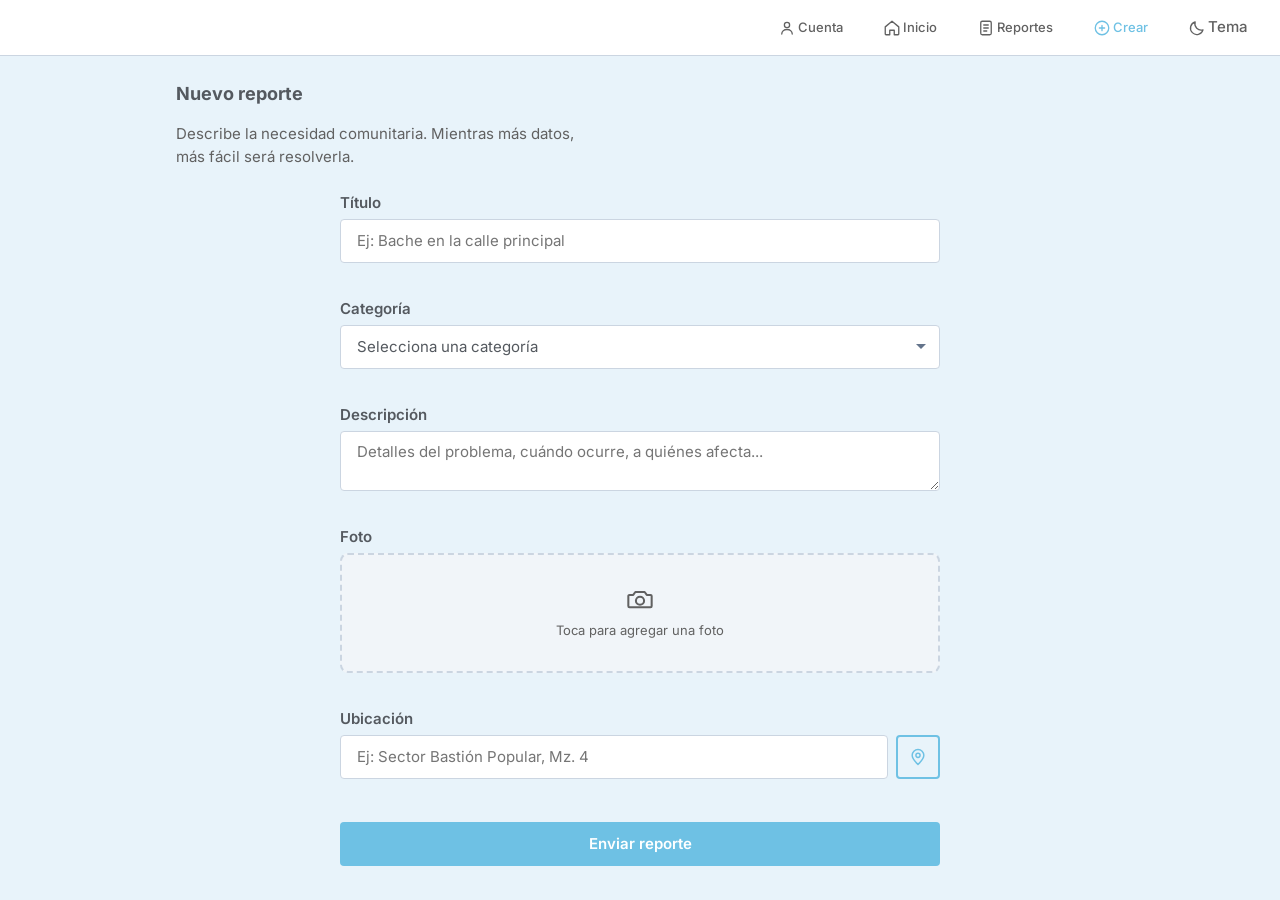
==== commit d499e291: "feat: cabecera con la marca a la izquierda y navegacion a la derecha En escritorio la barra superior" ====
--- a/crear-reporte.html
+++ b/crear-reporte.html
@@ -23,6 +23,10 @@
 </head>
 <body>
     <nav class="navbar" aria-label="Navegación principal">
+        <a href="index.html" class="navbar__brand">
+            <img src="assets/images/logo-ayudaya.svg" alt="" class="navbar__brand-logo">
+            <span>AyudaYa</span>
+        </a>
         <a href="login.html" class="navbar__item">
             <svg class="navbar__icon" viewBox="0 0 24 24" fill="none" stroke="currentColor" stroke-width="1.75" stroke-linecap="round" stroke-linejoin="round" aria-hidden="true"><circle cx="12" cy="8" r="3.5"/><path d="M5 20c0-3.6 3.1-6 7-6s7 2.4 7 6"/></svg>
             <span>Cuenta</span>
--- a/css/styles.css
+++ b/css/styles.css
@@ -988,6 +988,34 @@
         height: 18px;
     }
 
+    /* Cabecera clásica: marca a la izquierda y navegación al extremo
+       derecho. El margen automático del primer ítem empuja al resto. */
+    .navbar__brand {
+        display: flex;
+        align-items: center;
+        gap: var(--space-sm);
+        text-decoration: none;
+        color: var(--color-text);
+        font-weight: 700;
+        font-size: var(--font-size-subtitle);
+        letter-spacing: -0.01em;
+    }
+
+    .navbar__brand:focus-visible {
+        outline: 3px solid var(--color-secondary);
+        outline-offset: 2px;
+        border-radius: var(--radius-sm);
+    }
+
+    .navbar__brand-logo {
+        width: 28px;
+        height: 28px;
+    }
+
+    .navbar__brand + .navbar__item {
+        margin-left: auto;
+    }
+
     .screen {
         padding-bottom: var(--space-lg);
     }
@@ -1070,6 +1098,12 @@
     transition: background-color 0.25s ease, color 0.25s ease;
 }
 
+/* La marca solo aparece en la barra superior de escritorio. En móvil la
+   barra está abajo y con cinco ítems ya va justa de espacio. */
+.navbar__brand {
+    display: none;
+}
+
 .navbar__item--button {
     background: none;
     border: none;
